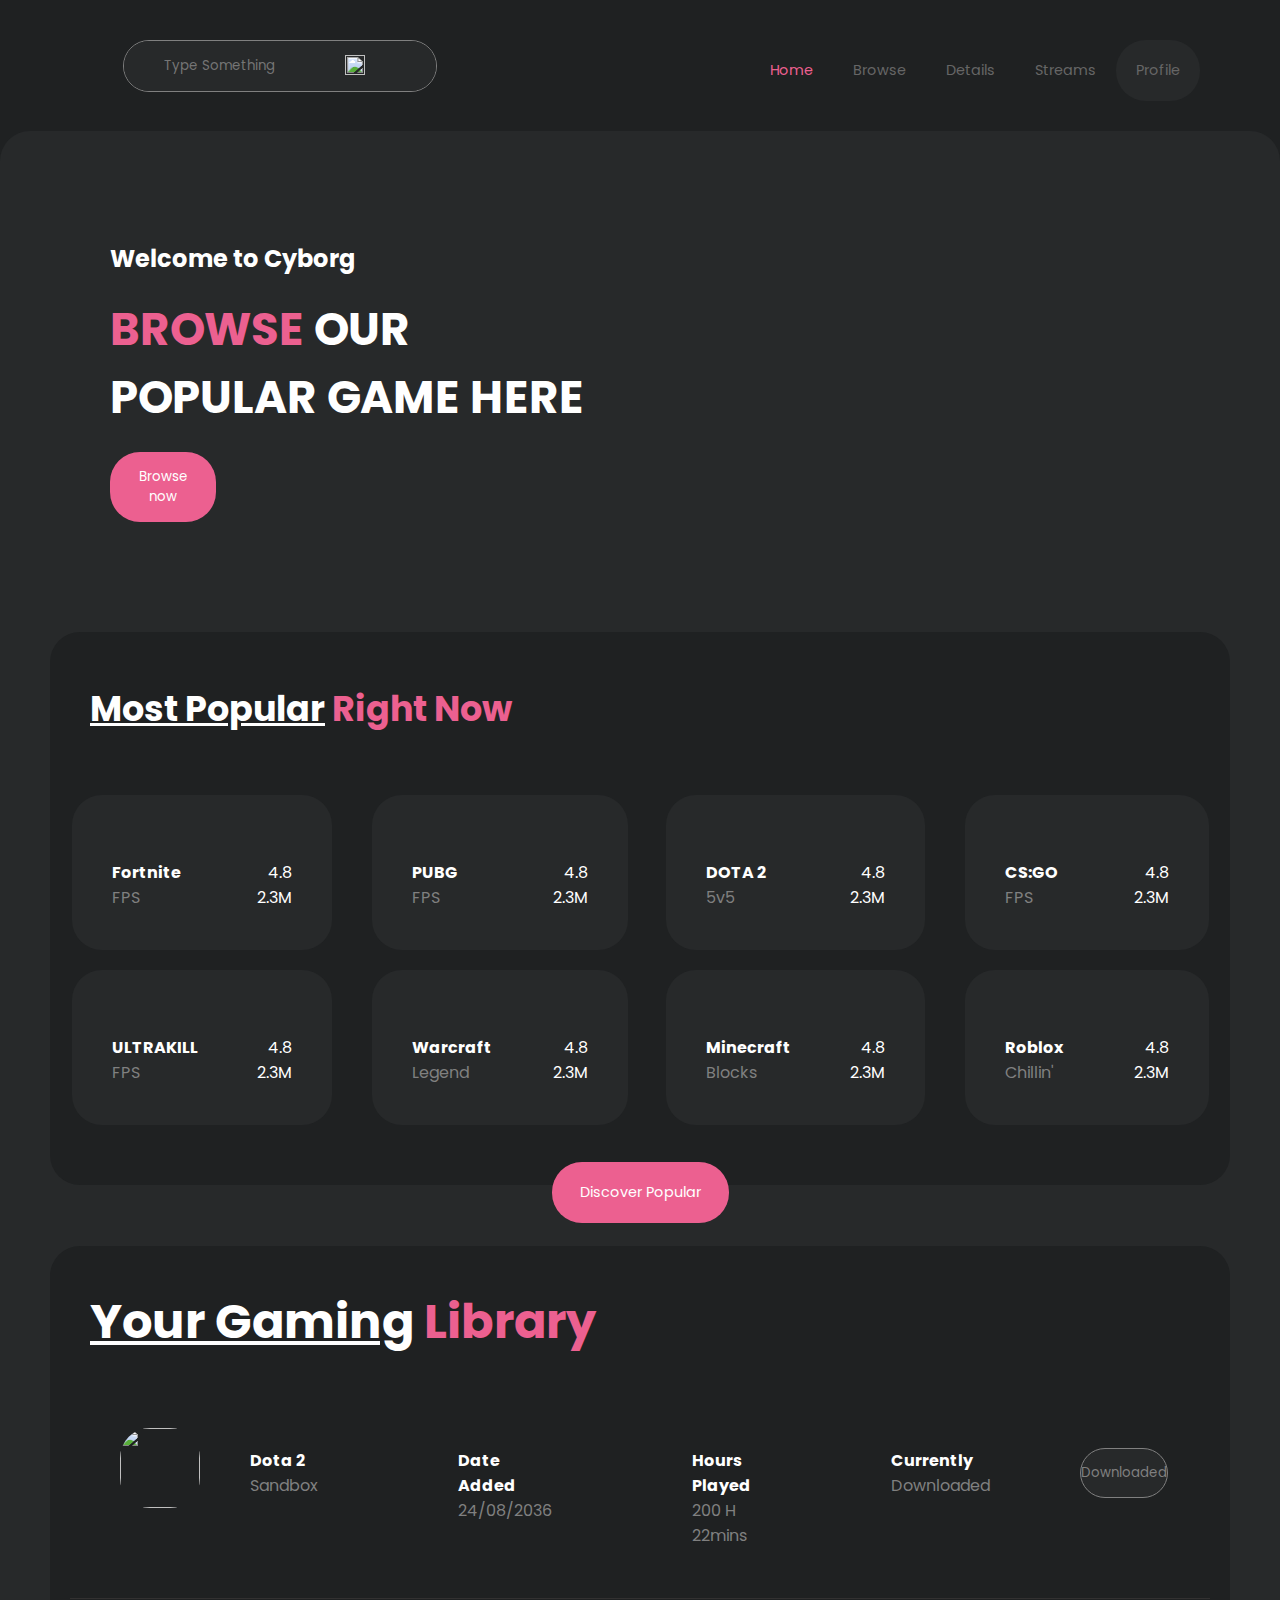
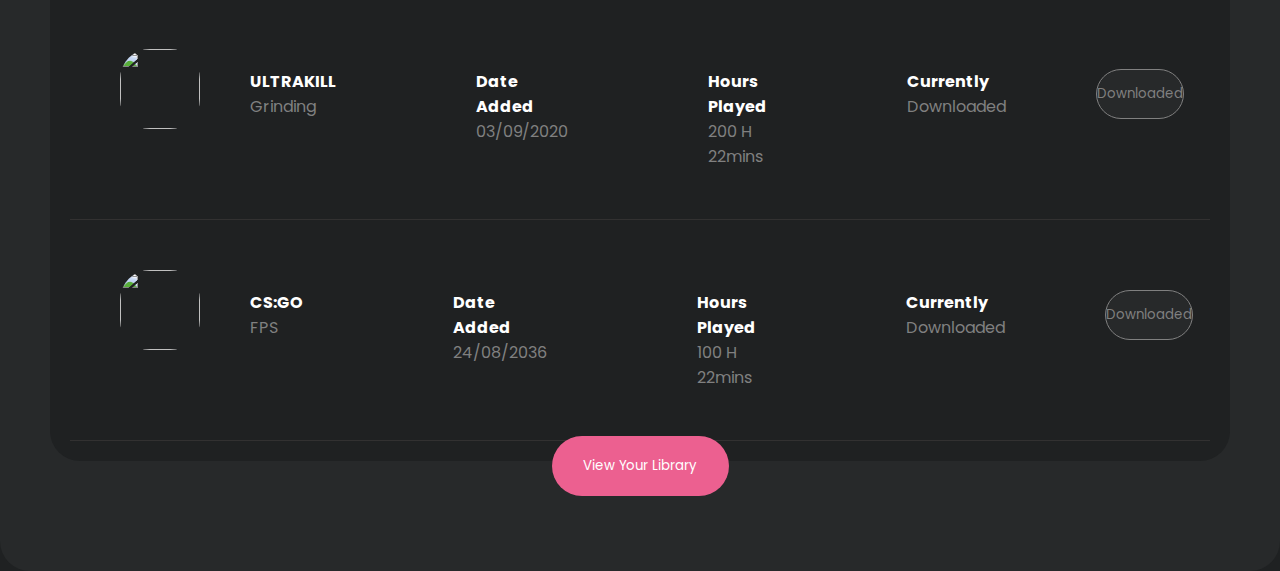
==== index.html @ 5fef12ef "renamed index" ====
<!DOCTYPE html>
<html lang="en">
  <head>
    <meta charset="UTF-8" />
    <meta name="viewport" content="width=device-width, initial-scale=1.0" />
    <title>Home</title>
    <link rel="stylesheet" href="project.css" />
  </head>
  <body>
    <section class="navbar">
      <div class="navbaritem">
        <img src="/project/img/logo.png" alt="" />
      </div>
    
      <form class="Searching">  <img class="searchsymbol" src="/project/img/search-interface-symbol.png" alt="">
        <input class="search" type="text" class="Searchbar" placeholder="Type Something" />
      </form>
      <div class
      ="Profile">
        <div class="Home">
          <a class="profilehome" href="">Home</a>
          <a class="profileitem" href="projectbrowse.html">Browse</a>
          <a class="profileitem" href="">Details</a>
          <a class="profileitem" href="projectstream.html">Streams</a>
          <div class="profilereal">
            <a class="prof" href="">Profile</a>
            <div class="headerimg">
              <img class="img" src="/project/img/profile-header.jpg" alt="" />
            </div>
          </div>
        </div>
      </div>
    </section>
    <div class="container">
      <section class="mainbanner">
        <div class="banneritem">
          <h2 class="firsttext">Welcome to Cyborg</h2>
        </div>
        <div class="banneritem">
          <h1 class="secondtext">
            <em class="secondtextem">BROWSE</em> OUR POPULAR GAME HERE
          </h1>
        </div>
        <div class="banneritem">
          <button id= "browsenow"class="Browsenow">Browse now</button>
        </div>
      </section>

      <section class="mostpopular">
        <div class="mostpopulartext">
          <h1><em class="MostPopular">Most Popular</em> Right Now</h1>
        </div>
        <div class="mostpopularcontainer">
          <div class="popularitem">
            <img src="/project/img/popular-01.jpg" alt="" />
            <div class="flex">
              <p class="mostpopulargame">Fortnite</p>
              <div class="star">
                <img src="/project/img/star.png" alt="" />
                <p>4.8</p>
              </div>
            </div>
            <div class="flex2">
              <p class="genre">FPS</p>
              <div class="downloads">
                <img src="/project/img/downloading.png" alt="" />
                <p class="downloadview">2.3M</p>
              </div>
            </div>
          </div>

          <div class="popularitem">
            <img src="/project/img/popular-02.jpg" alt="" />
            <div class="flex">
              <p class="mostpopulargame">PUBG</p>
              <div class="star">
                <img src="/project/img/star.png" alt="" />
                <p>4.8</p>
              </div>
            </div>
            <div class="flex2">
              <p class="genre">FPS</p>
              <div class="downloads">
                <img src="/project/img/downloading.png" alt="" />
                <p class="downloadview">2.3M</p>
              </div>
            </div>
          </div>

          <div class="popularitem">
            <img src="/project/img/popular-03.jpg" alt="" />
            <div class="flex">
              <p class="mostpopulargame">DOTA 2</p>
              <div class="star">
                <img src="/project/img/star.png" alt="" />
                <p>4.8</p>
              </div>
            </div>
            <div class="flex2">
              <p class="genre">5v5</p>
              <div class="downloads">
                <img src="/project/img/downloading.png" alt="" />
                <p class="downloadview">2.3M</p>
              </div>
            </div>
          </div>

          <div class="popularitem">
            <img src="/project/img/popular-04.jpg" alt="" />
            <div class="flex">
              <p class="mostpopulargame">CS:GO</p>
              <div class="star">
                <img src="/project/img/star.png" alt="" />
                <p>4.8</p>
              </div>
            </div>
            <div class="flex2">
              <p class="genre">FPS</p>
              <div class="downloads">
                <img src="/project/img/downloading.png" alt="" />
                <p class="downloadview">2.3M</p>
              </div>
            </div>
          </div>

          <div class="popularitem">
            <img src="/project/img/popular-05.jpg" alt="" />
            <div class="flex">
              <p class="mostpopulargame">ULTRAKILL</p>
              <div class="star">
                <img src="/project/img/star.png" alt="" />
                <p>4.8</p>
              </div>
            </div>
            <div class="flex2">
              <p class="genre">FPS</p>
              <div class="downloads">
                <img src="/project/img/downloading.png" alt="" />
                <p class="downloadview">2.3M</p>
              </div>
            </div>
          </div>

          <div class="popularitem">
            <img src="/project/img/popular-06.jpg" alt="" />
            <div class="flex">
              <p class="mostpopulargame">Warcraft</p>
              <div class="star">
                <img src="/project/img/star.png" alt="" />
                <p>4.8</p>
              </div>
            </div>
            <div class="flex2">
              <p class="genre">Legend</p>
              <div class="downloads">
                <img src="/project/img/downloading.png" alt="" />
                <p class="downloadview">2.3M</p>
              </div>
            </div>
          </div>
          <div class="popularitem">
            <img src="/project/img/popular-07.jpg" alt="" />
            <div class="flex">
              <p class="mostpopulargame">Minecraft</p>
              <div class="star">
                <img src="/project/img/star.png" alt="" />
                <p>4.8</p>
              </div>
            </div>
            <div class="flex2">
              <p class="genre">Blocks</p>
              <div class="downloads">
                <img src="/project/img/downloading.png" alt="" />
                <p class="downloadview">2.3M</p>
              </div>
            </div>
          </div>

          <div class="popularitem">
            <img src="/project/img/popular-08.jpg" alt="" />
            <div class="flex">
              <p class="mostpopulargame">Roblox</p>
              <div class="star">
                <img src="/project/img/star.png" alt="" />
                <p>4.8</p>
              </div>
            </div>
            <div class="flex2">
              <p class="genre">Chillin'</p>
              <div class="downloads">
                <img src="/project/img/downloading.png" alt="" />
                <p class="downloadview">2.3M</p>
              </div>
            </div>
          </div>
        </div>
      </section>
      <div class="Discoverpopularbutton">
        <button>Discover Popular</button>
      </div>
      <section class="gaminglibrary">
        <div class="gaminglibrarytitle">
          <h1><em class="YourGaming">Your Gaming</em> Library</h1>
        </div>
        <div class="gaminglibraryitem">
          <img src="/project/img/popular-01.jpg" alt="" />
          <div class="textflex1">
            <p class="firstline">Dota 2</p>
            <p class="bottomline">Sandbox</p>
          </div>
          <div class="textflex1">
            <p class="firstline">Date Added</p>
            <p class="bottomline">24/08/2036</p>
          </div>
          <div class="textflex1">
            <p class="firstline">Hours Played</p>
            <p class="bottomline">200 H 22mins</p>
          </div>
          <div class="textflex1">
            <p class="firstline">Currently</p>
            <p class="bottomline">Downloaded</p>
          </div>

          <button class="State">Downloaded</button>
        </div>
        <div class="gaminglibraryitem">
          <img src="/project/img/popular-02.jpg" alt="" />
          <div class="textflex2">
            <p class="firstline">ULTRAKILL</p>
            <p class="bottomline">Grinding</p>
          </div>
          <div class="textflex2">
            <p class="firstline">Date Added</p>
            <p class="bottomline">03/09/2020</p>
          </div>
          <div class="textflex2">
            <p class="firstline">Hours Played</p>
            <p class="bottomline">200 H 22mins</p>
          </div>
          <div class="textflex2">
            <p class="firstline">Currently</p>
            <p class="bottomline">Downloaded</p>
          </div>

          <button class="State">Downloaded</button>
        </div>
        <div class="gaminglibraryitem">
          <img src="/project/img/popular-03.jpg" alt="" />
          <div class="textflex3">
            <p class="firstline">CS:GO</p>
            <p class="bottomline">FPS</p>
          </div>
          <div class="textflex3">
            <p class="firstline">Date Added</p>
            <p class="bottomline">24/08/2036</p>
          </div>
          <div class="textflex3">
            <p class="firstline">Hours Played</p>
            <p class="bottomline">100 H 22mins</p>
          </div>
          <div class="textflex3">
            <p class="firstline">Currently</p>
            <p class="bottomline">Downloaded</p>
          </div>
          <button class="State">Downloaded</button>
        </div>
      </section>
      <div class="librarybutton">
        <button class="viewlibrary">View Your Library</button>
      </div>
    </div>
  </body>
  <script src="project.js"></script>
</html>
---- project.css ----
@import url("https://fonts.googleapis.com/css2?family=Poppins&display=swap");

* {
  border: 0px;
  padding: 0px;
  margin: 0px;
  font-family: "Poppins", sans-serif;
}

.container {
  padding: 50px;
  background: #27292a;
  border-radius: 30px;
}
body {
  background-color: #1f2122;
}
.navbar {
  padding: 0 20px;
  display: flex;
  justify-content: space-between;
  align-items: center;
  background-color: #1f2122;
}

.searchsymbol {
  height: 20px;
  width: 20px;
  position: absolute;
  z-index: 99;
  left: 345px;
  top: 55px;
}
.Searching {
  border-radius: 30px;
  border: 1px grey solid;
}

.search {
  padding: 15px;
  padding-left: 40px;
  border-radius: 30px;
  background-color:#27292a;
  position: relative;
}

.Profile {
  display: flex;
  padding: 30px 50px 20px 200px;
  align-items: flex-end;
  font-size: 0.9rem;
}

.Home {
  padding: 10px;
  display: flex;
}

.prof,
.profileitem {
  padding: 20px;
  text-decoration: none;
  color: #666666;
  transition: all 0.3s;
}
.profilehome{
  padding: 20px;
  text-decoration: none;
  color: #ec6090;
}
.profilereal {
  border-radius: 30px;
  background: #27292a;
  display: flex;
  justify-content: center;
  align-items: center;
  transition: all 0.3s;
}

.profilereal:hover {
  background: #ec6090;
}

.profilereal:hover .prof {
  color: aliceblue;
}

.profileitem:hover {
  color: #ec6090;
}

.img {
  border-radius: 30px;
}

/* ---------------------------------------- */
.mainbanner {
  background: url("/project/img/banner-bg.jpg") no-repeat center center;
  background-size: cover;
  padding: 50px;
  border-radius: 30px;
}

.banneritem {
  padding: 10px;
}
.firsttext {
  color: white;
}
.secondtext {
  width: 45%;
  font-size: 45px;
  color: white;
}

.Browsenow {
  padding: 15px;
  border-radius: 30px;
  background: #ec6090;
  color: white;
  transition: all 0.3s;
  width: 10%;
}

.Browsenow:hover {
  background: white;
  color: #ec6090;
  cursor: pointer;
}
.secondtextem,
.MostPopular {
  font-style: normal;
  color: #ec6090;
}

.flex img {
  width: 15px;
  height: 15px;
}
.flex2 img {
  width: 15px;
  height: 15px;
}
.mostpopulartext {
  padding: 50px 0px 0px 20px;
  margin: 50px 0px 0px 20px;
}
.mostpopulartext h1 {
  color: #ec6090;
  font-size: 35px;
}
.mostpopulartext em {
  text-decoration: underline;
  color: white;
}

.mostpopular {
  background-color: #1f2122;
  border-radius: 30px;
}
.mostpopularcontainer {
  padding: 50px 1px 50px 12px;
  border-radius: 30px;
  display: grid;
  grid-template-columns: auto auto auto auto;
}
.popularitem {
  width: 60%;
  background-color: #27292a;
  border-radius: 30px;
  margin: 10px;
  padding: 40px;
  gap: 20px;
}

.popularitem img {
  border-radius: 30px;
}

.star {
  display: flex;
  justify-content: center;
  align-items: center;
  gap: 5px;
}
.downloads {
  display: flex;
  justify-content: center;
  align-items: center;
  gap: 5px;
}
.flex {
  color: white;
  display: flex;
  justify-content: space-between;
}
.mostpopulargame {
  font-weight: 700;
}

.flex2 {
  display: flex;
  justify-content: space-between;
}

.genre {
  color: grey;
}

.downloadview {
  color: white;
}

.Discoverpopularbutton {
  display: flex;
  justify-content: center;
}
.Discoverpopularbutton button {
  font-size: 0.9rem;
  position: relative;
  bottom: 23px;
  padding: 20px;
  border-radius: 30px;
  width: 15%;
  color: white;
  cursor: pointer;
  background-color: #ec6090;
  transition: all 0.4s;
}
.Discoverpopularbutton button:hover {
  background-color: white;
  color: #ec6090;
}

.YourGaming {
  font-style: normal;
  text-decoration: underline;
  color: white;
}

.gaminglibrary h1 {
  color: #ec6090;
}

.gaminglibrary {
  background-color: #1f2122;
  padding: 20px;
  border-radius: 30px;
}
.gaminglibrarytitle {
  padding: 20px;
  font-size: 1.5rem;
}
.gaminglibraryitem img {
  height: 80px;
  width: 80px;
  border-radius: 30px;
}

.textflex1 {
  padding: 20px 90px 0px 50px;
}

.textflex2 {
  padding: 20px 90px 0px 50px;
}
.textflex3 {
  padding: 20px 100px 0px 50px;
}

.firstline {
  width: 105%;
  color: white;
  font-weight: 700;
}
.bottomline {
  width: 105%;
  color: grey;
}
.gaminglibraryitem {
  padding: 50px;
  display: flex;
  border-bottom: 1px rgb(50, 49, 49) solid;
}

.State {
  background: #27292a;
  color: grey;
  border: 1px grey solid;
  position: relative;
  top: 20px;
  height: 50px;
  width: 15%;
  border-radius: 30px;
}
.librarybutton {
  display: flex;
  justify-content: center;
}

.viewlibrary {
  cursor: pointer;
  background: #ec6090;
  padding: 20px;
  width: 15%;
  border-radius: 30px;
  color: white;
  position: relative;
  bottom: 25px;
  transition: all 0.4s;
}

.viewlibrary:hover {
  color: #ec6090;
  background-color: white;
}
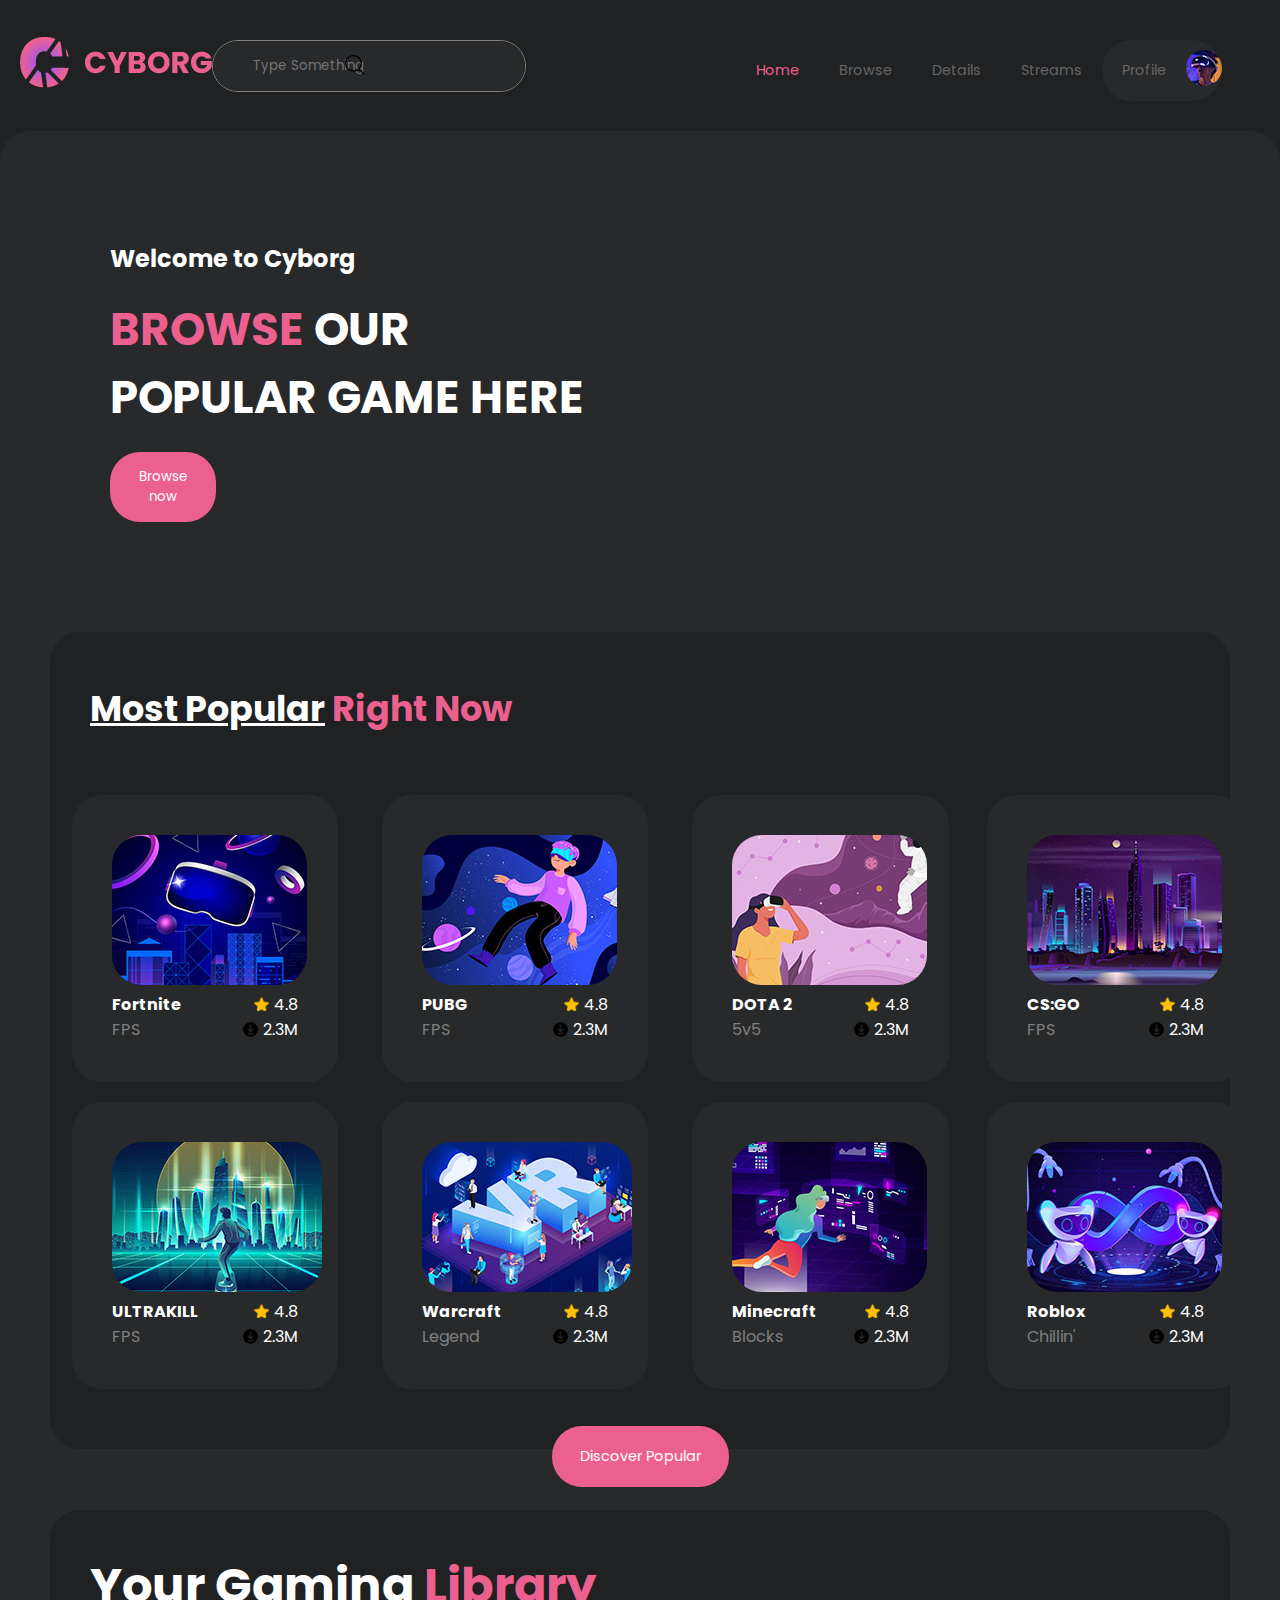
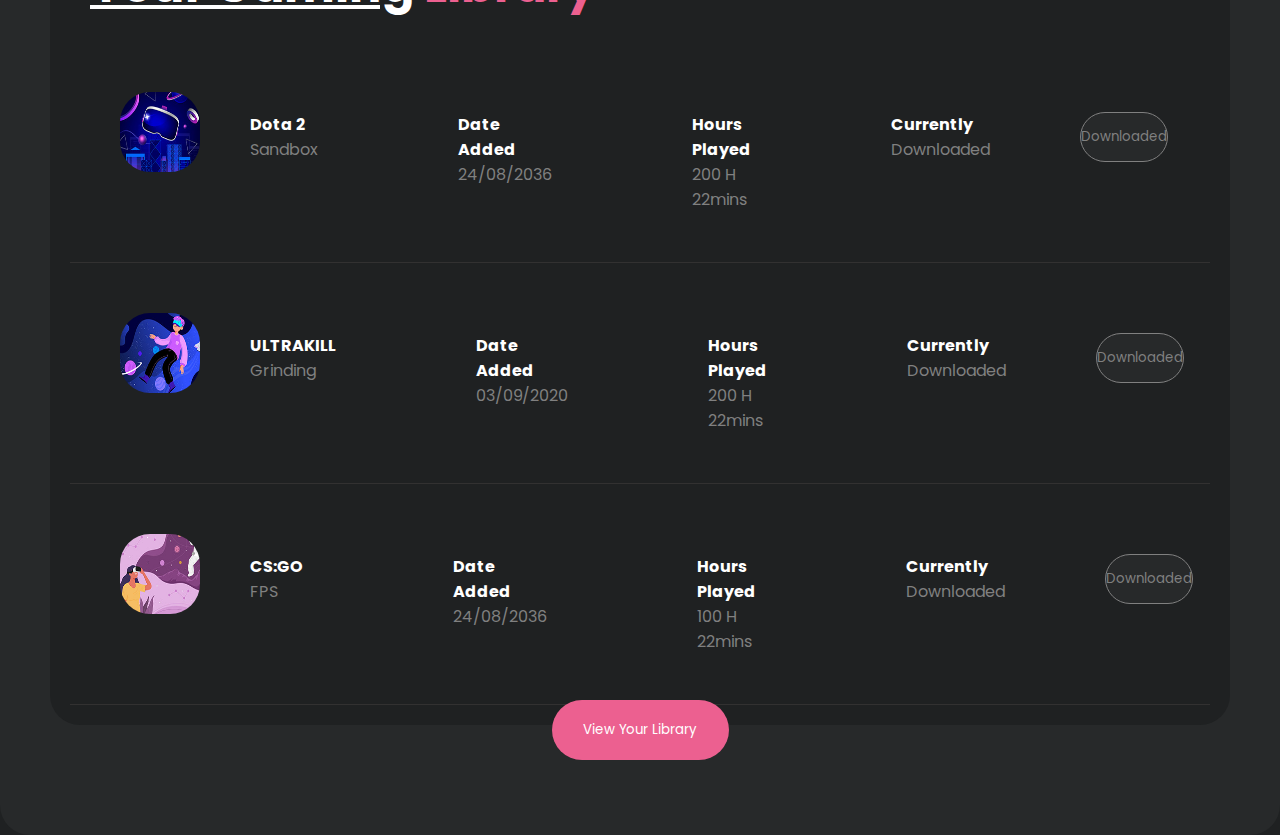
==== commit e4c70c97: "change img" ====
--- a/index.html
+++ b/index.html
@@ -9,10 +9,10 @@
   <body>
     <section class="navbar">
       <div class="navbaritem">
-        <img src="/project/img/logo.png" alt="" />
+        <img src="/img/logo.png" alt="" />
       </div>
     
-      <form class="Searching">  <img class="searchsymbol" src="/project/img/search-interface-symbol.png" alt="">
+      <form class="Searching">  <img class="searchsymbol" src="/img/search-interface-symbol.png" alt="">
         <input class="search" type="text" class="Searchbar" placeholder="Type Something" />
       </form>
       <div class
@@ -25,7 +25,7 @@
           <div class="profilereal">
             <a class="prof" href="">Profile</a>
             <div class="headerimg">
-              <img class="img" src="/project/img/profile-header.jpg" alt="" />
+              <img class="img" src="/img/profile-header.jpg" alt="" />
             </div>
           </div>
         </div>
@@ -52,143 +52,143 @@
         </div>
         <div class="mostpopularcontainer">
           <div class="popularitem">
-            <img src="/project/img/popular-01.jpg" alt="" />
+            <img src="/img/popular-01.jpg" alt="" />
             <div class="flex">
               <p class="mostpopulargame">Fortnite</p>
               <div class="star">
-                <img src="/project/img/star.png" alt="" />
-                <p>4.8</p>
-              </div>
-            </div>
-            <div class="flex2">
-              <p class="genre">FPS</p>
-              <div class="downloads">
-                <img src="/project/img/downloading.png" alt="" />
-                <p class="downloadview">2.3M</p>
-              </div>
-            </div>
-          </div>
-
-          <div class="popularitem">
-            <img src="/project/img/popular-02.jpg" alt="" />
+                <img src="/img/star.png" alt="" />
+                <p>4.8</p>
+              </div>
+            </div>
+            <div class="flex2">
+              <p class="genre">FPS</p>
+              <div class="downloads">
+                <img src="/img/downloading.png" alt="" />
+                <p class="downloadview">2.3M</p>
+              </div>
+            </div>
+          </div>
+
+          <div class="popularitem">
+            <img src="/img/popular-02.jpg" alt="" />
             <div class="flex">
               <p class="mostpopulargame">PUBG</p>
               <div class="star">
-                <img src="/project/img/star.png" alt="" />
-                <p>4.8</p>
-              </div>
-            </div>
-            <div class="flex2">
-              <p class="genre">FPS</p>
-              <div class="downloads">
-                <img src="/project/img/downloading.png" alt="" />
-                <p class="downloadview">2.3M</p>
-              </div>
-            </div>
-          </div>
-
-          <div class="popularitem">
-            <img src="/project/img/popular-03.jpg" alt="" />
+                <img src="/img/star.png" alt="" />
+                <p>4.8</p>
+              </div>
+            </div>
+            <div class="flex2">
+              <p class="genre">FPS</p>
+              <div class="downloads">
+                <img src="/img/downloading.png" alt="" />
+                <p class="downloadview">2.3M</p>
+              </div>
+            </div>
+          </div>
+
+          <div class="popularitem">
+            <img src="/img/popular-03.jpg" alt="" />
             <div class="flex">
               <p class="mostpopulargame">DOTA 2</p>
               <div class="star">
-                <img src="/project/img/star.png" alt="" />
+                <img src="/img/star.png" alt="" />
                 <p>4.8</p>
               </div>
             </div>
             <div class="flex2">
               <p class="genre">5v5</p>
               <div class="downloads">
-                <img src="/project/img/downloading.png" alt="" />
-                <p class="downloadview">2.3M</p>
-              </div>
-            </div>
-          </div>
-
-          <div class="popularitem">
-            <img src="/project/img/popular-04.jpg" alt="" />
+                <img src="/img/downloading.png" alt="" />
+                <p class="downloadview">2.3M</p>
+              </div>
+            </div>
+          </div>
+
+          <div class="popularitem">
+            <img src="/img/popular-04.jpg" alt="" />
             <div class="flex">
               <p class="mostpopulargame">CS:GO</p>
               <div class="star">
-                <img src="/project/img/star.png" alt="" />
-                <p>4.8</p>
-              </div>
-            </div>
-            <div class="flex2">
-              <p class="genre">FPS</p>
-              <div class="downloads">
-                <img src="/project/img/downloading.png" alt="" />
-                <p class="downloadview">2.3M</p>
-              </div>
-            </div>
-          </div>
-
-          <div class="popularitem">
-            <img src="/project/img/popular-05.jpg" alt="" />
+                <img src="/img/star.png" alt="" />
+                <p>4.8</p>
+              </div>
+            </div>
+            <div class="flex2">
+              <p class="genre">FPS</p>
+              <div class="downloads">
+                <img src="/img/downloading.png" alt="" />
+                <p class="downloadview">2.3M</p>
+              </div>
+            </div>
+          </div>
+
+          <div class="popularitem">
+            <img src="/img/popular-05.jpg" alt="" />
             <div class="flex">
               <p class="mostpopulargame">ULTRAKILL</p>
               <div class="star">
-                <img src="/project/img/star.png" alt="" />
-                <p>4.8</p>
-              </div>
-            </div>
-            <div class="flex2">
-              <p class="genre">FPS</p>
-              <div class="downloads">
-                <img src="/project/img/downloading.png" alt="" />
-                <p class="downloadview">2.3M</p>
-              </div>
-            </div>
-          </div>
-
-          <div class="popularitem">
-            <img src="/project/img/popular-06.jpg" alt="" />
+                <img src="/img/star.png" alt="" />
+                <p>4.8</p>
+              </div>
+            </div>
+            <div class="flex2">
+              <p class="genre">FPS</p>
+              <div class="downloads">
+                <img src="/img/downloading.png" alt="" />
+                <p class="downloadview">2.3M</p>
+              </div>
+            </div>
+          </div>
+
+          <div class="popularitem">
+            <img src="/img/popular-06.jpg" alt="" />
             <div class="flex">
               <p class="mostpopulargame">Warcraft</p>
               <div class="star">
-                <img src="/project/img/star.png" alt="" />
+                <img src="/img/star.png" alt="" />
                 <p>4.8</p>
               </div>
             </div>
             <div class="flex2">
               <p class="genre">Legend</p>
               <div class="downloads">
-                <img src="/project/img/downloading.png" alt="" />
-                <p class="downloadview">2.3M</p>
-              </div>
-            </div>
-          </div>
-          <div class="popularitem">
-            <img src="/project/img/popular-07.jpg" alt="" />
+                <img src="/img/downloading.png" alt="" />
+                <p class="downloadview">2.3M</p>
+              </div>
+            </div>
+          </div>
+          <div class="popularitem">
+            <img src="/img/popular-07.jpg" alt="" />
             <div class="flex">
               <p class="mostpopulargame">Minecraft</p>
               <div class="star">
-                <img src="/project/img/star.png" alt="" />
+                <img src="/img/star.png" alt="" />
                 <p>4.8</p>
               </div>
             </div>
             <div class="flex2">
               <p class="genre">Blocks</p>
               <div class="downloads">
-                <img src="/project/img/downloading.png" alt="" />
-                <p class="downloadview">2.3M</p>
-              </div>
-            </div>
-          </div>
-
-          <div class="popularitem">
-            <img src="/project/img/popular-08.jpg" alt="" />
+                <img src="/img/downloading.png" alt="" />
+                <p class="downloadview">2.3M</p>
+              </div>
+            </div>
+          </div>
+
+          <div class="popularitem">
+            <img src="/img/popular-08.jpg" alt="" />
             <div class="flex">
               <p class="mostpopulargame">Roblox</p>
               <div class="star">
-                <img src="/project/img/star.png" alt="" />
+                <img src="/img/star.png" alt="" />
                 <p>4.8</p>
               </div>
             </div>
             <div class="flex2">
               <p class="genre">Chillin'</p>
               <div class="downloads">
-                <img src="/project/img/downloading.png" alt="" />
+                <img src="/img/downloading.png" alt="" />
                 <p class="downloadview">2.3M</p>
               </div>
             </div>
@@ -203,7 +203,7 @@
           <h1><em class="YourGaming">Your Gaming</em> Library</h1>
         </div>
         <div class="gaminglibraryitem">
-          <img src="/project/img/popular-01.jpg" alt="" />
+          <img src="/img/popular-01.jpg" alt="" />
           <div class="textflex1">
             <p class="firstline">Dota 2</p>
             <p class="bottomline">Sandbox</p>
@@ -224,7 +224,7 @@
           <button class="State">Downloaded</button>
         </div>
         <div class="gaminglibraryitem">
-          <img src="/project/img/popular-02.jpg" alt="" />
+          <img src="/img/popular-02.jpg" alt="" />
           <div class="textflex2">
             <p class="firstline">ULTRAKILL</p>
             <p class="bottomline">Grinding</p>
@@ -245,7 +245,7 @@
           <button class="State">Downloaded</button>
         </div>
         <div class="gaminglibraryitem">
-          <img src="/project/img/popular-03.jpg" alt="" />
+          <img src="/img/popular-03.jpg" alt="" />
           <div class="textflex3">
             <p class="firstline">CS:GO</p>
             <p class="bottomline">FPS</p>
